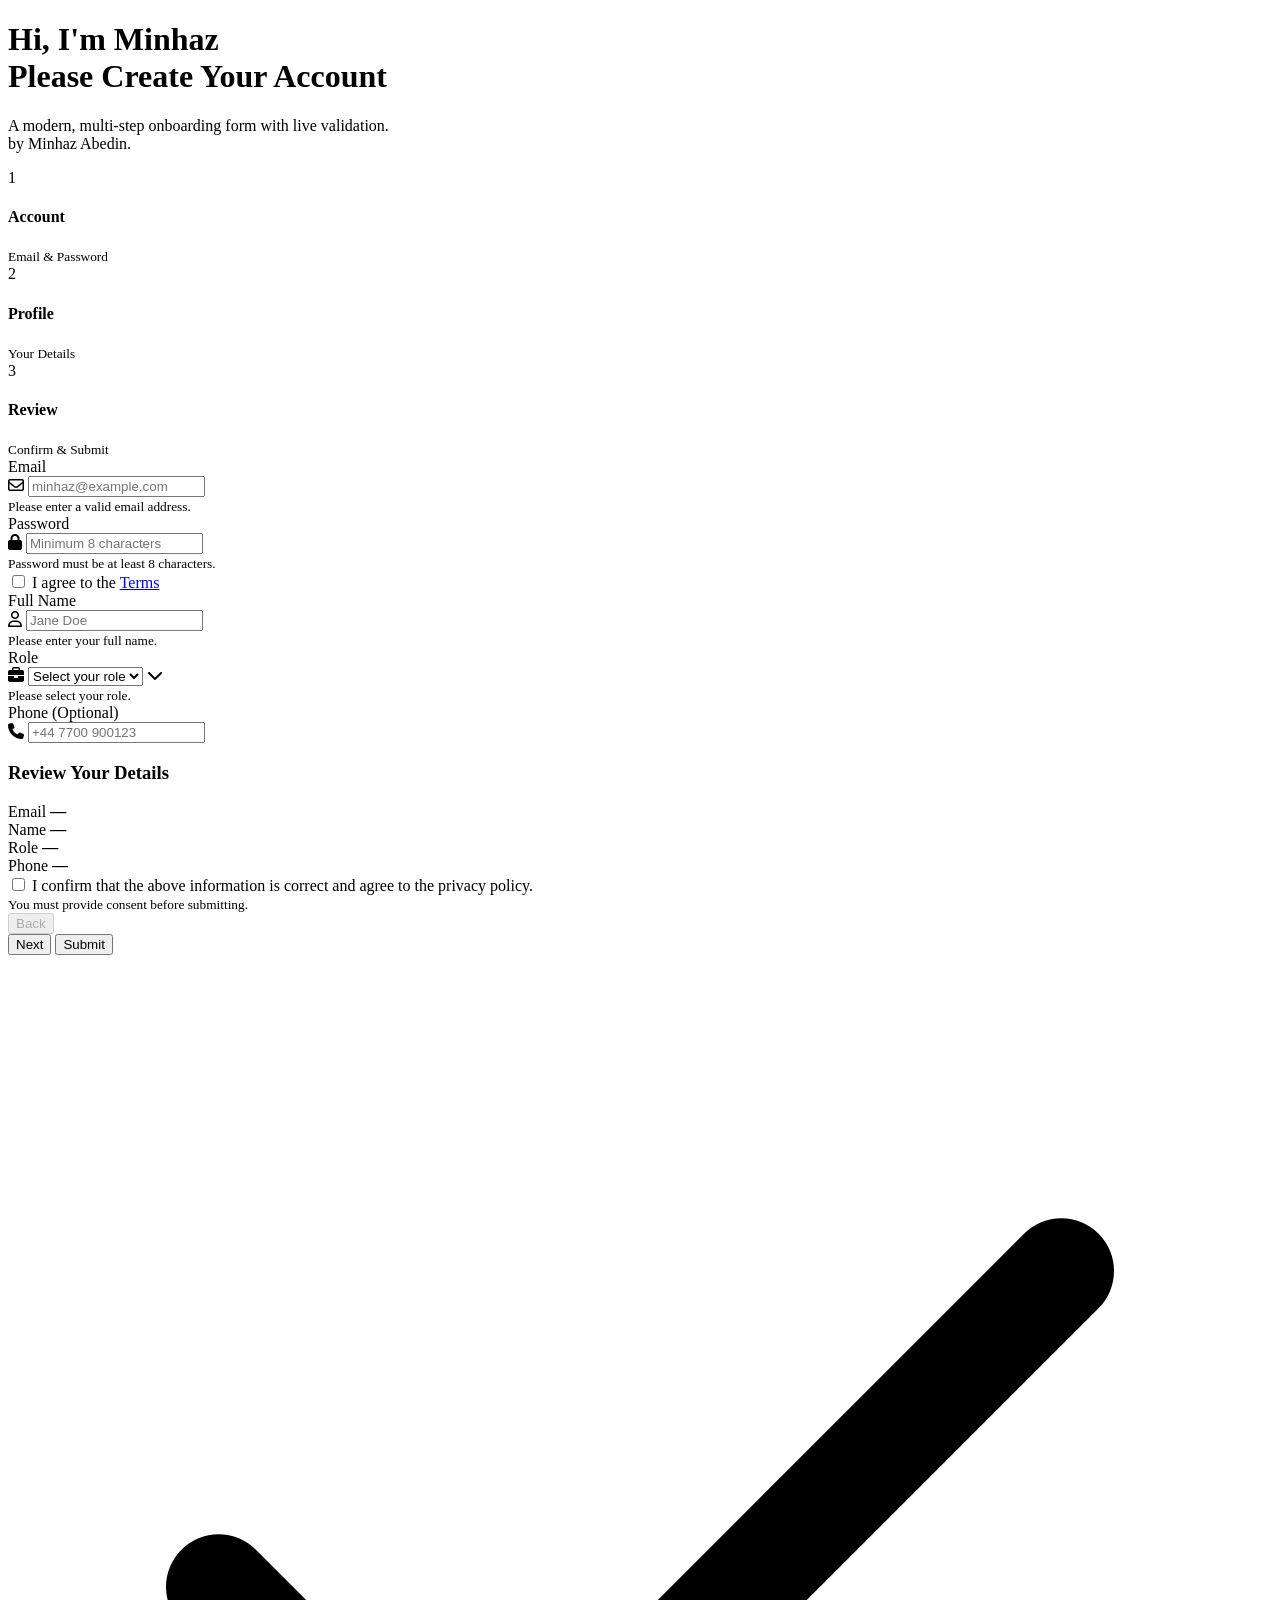
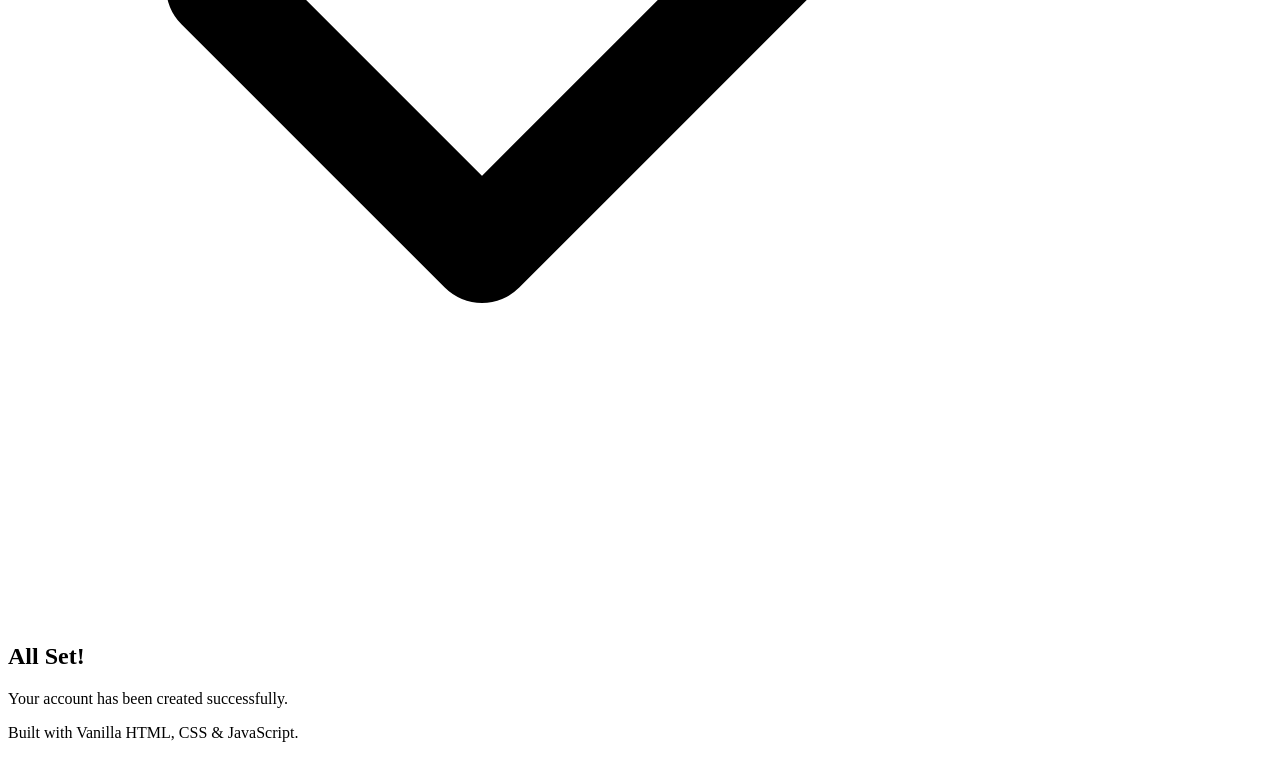
==== login.html @ d49e1596 "Add files via upload" ====
<!DOCTYPE html>
<html lang="en">
<head>
    <meta charset="UTF-8">
    <meta name="viewport" content="width=device-width, initial-scale=1.0">
    <title>Create Your Account</title>

    <link rel="stylesheet" href="login.css">

    <link rel="stylesheet"
    href="https://cdnjs.cloudflare.com/ajax/libs/font-awesome/6.7.2/css/all.min.css">
</head>

<body>

<div class="page">

    <div class="container">

        <div class="header">

            <h1>Hi, I'm Minhaz<br> Please Create Your Account</h1>

            <p>
                A modern, multi-step onboarding form with live validation.<br>
                by Minhaz Abedin.
            </p>

        </div>

        <div class="card">

            <div class="stepper">

                <div class="step-row">

                <div class="step-item active">

                    <div class="step-dot active"
                    data-step="0">

                        <span>1</span>

                    </div>

                    <div class="step-info">
                        <h4>Account</h4>
                        <small>Email & Password</small>

                    </div>

                </div>

                <div class="step-item">

                    <div class="step-dot"
                    data-step="1">

                        <span>2</span>

                    </div>

                    <div class="step-info">

                        <h4>Profile</h4>

                        <small>Your Details</small>

                    </div>

                </div>

                <div class="step-item">

                    <div class="step-dot"
                    data-step="2">

                        <span>3</span>

                    </div>

                    <div class="step-info">

                        <h4>Review</h4>

                        <small>Confirm & Submit</small>

                    </div>

                </div>

                <div class="progress-track">

                    <div id="progress"></div>

                </div>

            </div>

            <form id="msf" novalidate>

                <section class="step active" data-step="0">

                    <div class="field">

                        <label for="email">
                            Email
                        </label>

                        <div class="input">

                            <i class="fa-regular fa-envelope"></i>

                            <input
                                id="email"
                                name="email"
                                type="email"
                                autocomplete="off"
                                placeholder="minhaz@example.com">

                        </div>

                        <small
                            class="error"
                            data-error="email">

                            Please enter a valid email address.

                        </small>

                    </div>

                    <div class="field">

                        <label for="password">

                            Password

                        </label>

                        <div class="input">

                            <i class="fa-solid fa-lock"></i>

                            <input
                                id="password"
                                name="password"
                                type="password"
                                placeholder="Minimum 8 characters">

                        </div>

                        <small
                            class="error"
                            data-error="password">

                            Password must be at least 8 characters.

                        </small>

                    </div>

                    <div class="checkbox">

                        <input
                            type="checkbox"
                            id="tos1">

                        <label for="tos1">

                            I agree to the
                            <a href="#">Terms</a>

                        </label>

                    </div>

                </section>

                <section
                    class="step"
                    data-step="1">

                    <div class="field">

                        <label for="fullname">

                            Full Name

                        </label>

                        <div class="input">

                            <i class="fa-regular fa-user"></i>

                            <input
                                id="fullname"
                                name="fullname"
                                type="text"
                                placeholder="Jane Doe">

                        </div>

                        <small
                            class="error"
                            data-error="fullname">

                            Please enter your full name.

                        </small>

                    </div>

                    <div class="field">

                        <label for="role">

                            Role

                        </label>

                        <div class="input">

                            <i class="fa-solid fa-briefcase"></i>

                            <select
                                id="role"
                                name="role">

                                <option value="">
                                    Select your role
                                </option>

                                <option>
                                    Student
                                </option>

                                <option>
                                    Engineer
                                </option>

                                <option>
                                    Designer
                                </option>

                                <option>
                                    Manager
                                </option>

                            </select>

                            <i class="fa-solid fa-chevron-down select-icon"></i>

                        </div>

                        <small
                            class="error"
                            data-error="role">

                            Please select your role.

                        </small>

                    </div>

                    <div class="field">

                        <label for="phone">

                            Phone (Optional)

                        </label>

                        <div class="input">

                            <i class="fa-solid fa-phone"></i>

                            <input
                                id="phone"
                                name="phone"
                                type="tel"
                                placeholder="+44 7700 900123">

                        </div>

                    </div>

                </section>

                <section
                    class="step"
                    data-step="2">

                    <div class="review-card">

                        <h3>

                            Review Your Details

                        </h3>

                        <div class="review-row">

                            <span>Email</span>

                            <strong id="r-email">—</strong>

                        </div>

                        <div class="review-row">

                            <span>Name</span>

                            <strong id="r-fullname">—</strong>

                        </div>

                        <div class="review-row">

                            <span>Role</span>

                            <strong id="r-role">—</strong>

                        </div>

                        <div class="review-row">

                            <span>Phone</span>

                            <strong id="r-phone">—</strong>

                        </div>

                    </div>

                    <div class="checkbox">

                        <input
                            id="consent"
                            type="checkbox">

                        <label for="consent">

                            I confirm that the above information is correct
                            and agree to the privacy policy.

                        </label>

                    </div>

                    <small
                        class="error"
                        data-error="consent">

                        You must provide consent before submitting.

                    </small>

                </section>

                <div class="form-buttons">

                    <button
                        type="button"
                        id="backBtn"
                        disabled>

                        Back

                    </button>

                    <div class="button-group">

                        <button
                            type="button"
                            id="nextBtn">

                            Next

                        </button>

                        <button
                            type="submit"
                            id="submitBtn">

                            Submit

                        </button>

                    </div>

                </div>

            </form>

           
            <div id="success" class="success">

                <div class="success-icon">

                    <svg
                        viewBox="0 0 24 24"
                        fill="none"
                        stroke="currentColor"
                        stroke-width="2">

                        <path
                            d="M20 6L9 17L4 12"
                            stroke-linecap="round"
                            stroke-linejoin="round">
                        </path>

                    </svg>

                </div>

                <h2>

                    All Set!

                </h2>

                <p>

                    Your account has been created successfully.

                </p>

            </div>

        </div>

        <p class="footer">

            Built with Vanilla HTML, CSS & JavaScript.

        </p>

    </div>

</div>

<script src="script.js"></script>

</body>
</html>
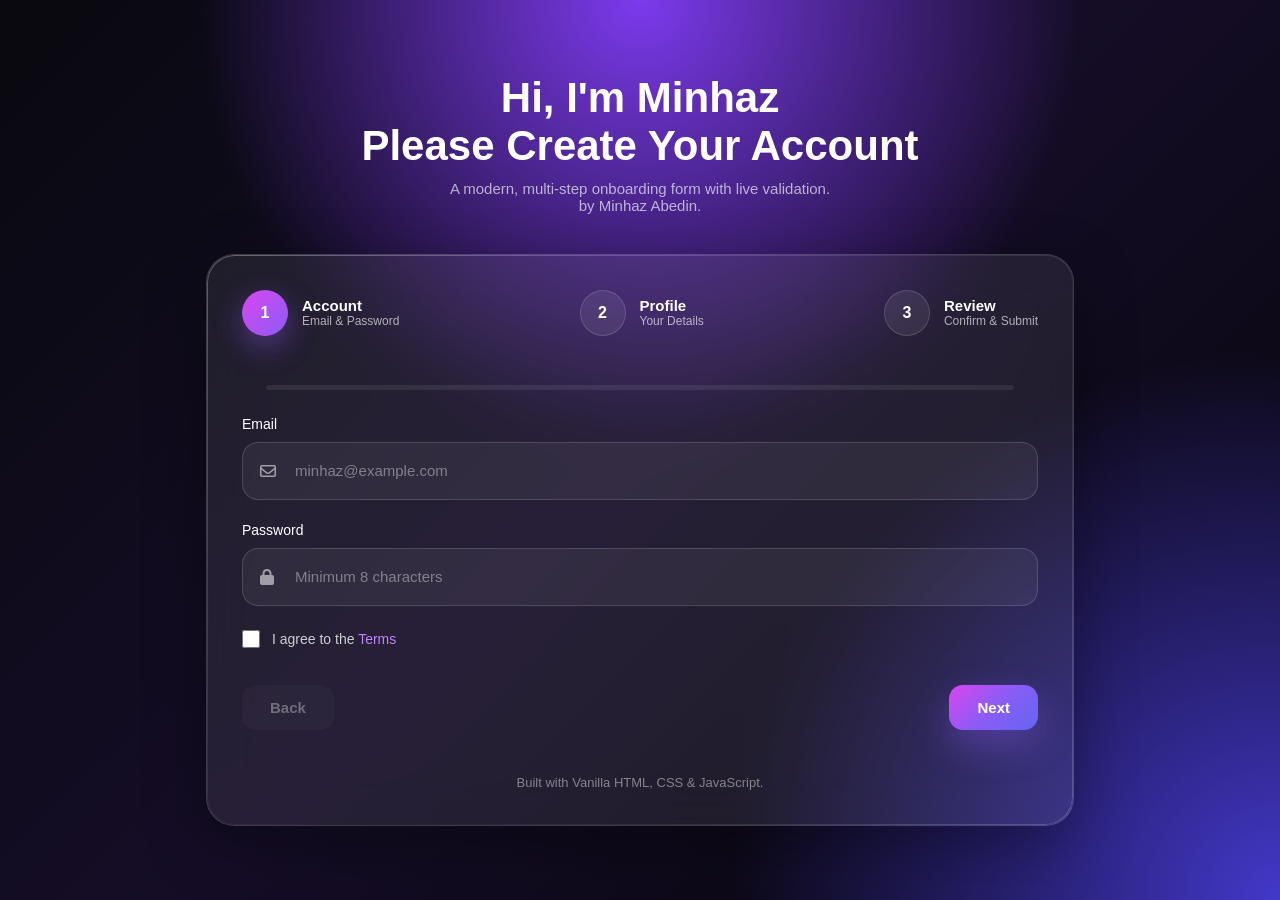
==== commit 1c065e68: "Add files via upload" ====
--- a/login.html
+++ b/login.html
@@ -5,7 +5,7 @@
     <meta name="viewport" content="width=device-width, initial-scale=1.0">
     <title>Create Your Account</title>
 
-    <link rel="stylesheet" href="login.css">
+    <link rel="stylesheet" href="loginpage1.css">
 
     <link rel="stylesheet"
     href="https://cdnjs.cloudflare.com/ajax/libs/font-awesome/6.7.2/css/all.min.css">
--- a/loginpage1.css
+++ b/loginpage1.css
@@ -0,0 +1,782 @@
+@import url("https://fonts.googleapis.com/css2?family=Poppins:wght@300;400;500;600;700&display=swap");
+
+* {
+  margin: 0;
+  padding: 0;
+  box-sizing: border-box;
+}
+
+:root {
+  --bg: #09090f;
+  --bg2: #150d27;
+
+  --glass: rgba(255, 255, 255, 0.08);
+
+  --border: rgba(255, 255, 255, 0.12);
+
+  --text: #ffffff;
+
+  --muted: rgba(255, 255, 255, 0.65);
+
+  --primary: #8b5cf6;
+
+  --secondary: #d946ef;
+
+  --success: #10b981;
+}
+
+body {
+  min-height: 100vh;
+
+  display: flex;
+
+  justify-content: center;
+
+  align-items: center;
+
+  padding: 40px 20px;
+
+  overflow-x: hidden;
+
+  font-family: "Poppins", sans-serif;
+
+  color: var(--text);
+
+  background:
+    radial-gradient(circle at top, #7c3aed 0%, transparent 40%),
+    radial-gradient(circle at bottom right, #4338ca 0%, transparent 35%),
+    linear-gradient(135deg, var(--bg), var(--bg2), #050509);
+}
+
+.page {
+  width: 70%;
+}
+
+.container {
+  width: 100%;
+
+  max-width: 900px;
+
+  margin: auto;
+}
+
+
+.header {
+  text-align: center;
+
+  margin-bottom: 40px;
+}
+
+.header h1 {
+  font-size: 42px;
+
+  font-weight: 700;
+
+  margin-bottom: 10px;
+}
+
+.header p {
+  color: var(--muted);
+
+  font-size: 15px;
+}
+
+.card {
+  position: relative;
+
+  overflow: hidden;
+
+  border-radius: 28px;
+
+  padding: 35px;
+
+  border: 1px solid var(--border);
+
+  background: var(--glass);
+
+  backdrop-filter: blur(24px);
+
+  box-shadow:
+    0 20px 60px rgba(0, 0, 0, 0.35),
+    inset 0 1px rgba(255, 255, 255, 0.08);
+}
+
+.card::before {
+  content: "";
+
+  position: absolute;
+
+  inset: 0;
+
+  border-radius: inherit;
+
+  padding: 1px;
+
+  background: linear-gradient(
+    135deg,
+    rgba(255, 255, 255, 0.28),
+    rgba(255, 255, 255, 0),
+    rgba(255, 255, 255, 0.18)
+  );
+
+  -webkit-mask:
+    linear-gradient(#fff 0 0) content-box,
+    linear-gradient(#fff 0 0);
+
+  -webkit-mask-composite: xor;
+
+  mask-composite: exclude;
+
+  pointer-events: none;
+}
+
+
+.stepper {
+  position: relative;
+  margin-bottom: 45px;
+}
+
+.step-row {
+  display: flex;
+  justify-content: space-between;
+  align-items: center;
+}
+
+.step-item {
+  display: flex;
+  align-items: center;
+  gap: 14px;
+  position: relative;
+  z-index: 2;
+}
+
+.step-dot {
+  width: 46px;
+
+  height: 46px;
+
+  border-radius: 50%;
+
+  display: flex;
+
+  justify-content: center;
+
+  align-items: center;
+
+  background: rgba(255, 255, 255, 0.08);
+
+  border: 1px solid rgba(255, 255, 255, 0.15);
+
+  transition: 0.35s;
+
+  font-weight: 600;
+}
+
+.step-dot.active {
+  background: linear-gradient(135deg, var(--secondary), var(--primary));
+
+  border-color: transparent;
+
+  box-shadow: 0 10px 30px rgba(139, 92, 246, 0.45);
+}
+
+.step-info h4 {
+  font-size: 15px;
+
+  font-weight: 600;
+}
+
+.step-info small {
+  display: block;
+
+  color: var(--muted);
+
+  font-size: 12px;
+}
+
+.progress-track {
+  position: absolute;
+
+  left: 24px;
+
+  right: 24px;
+
+  top: 95px;
+
+  height: 5px;
+
+  border-radius: 999px;
+
+  background: rgba(255, 255, 255, 0.08);
+
+  z-index: 1;
+}
+
+#progress {
+  width: 0;
+
+  height: 100%;
+
+  border-radius: inherit;
+
+  background: linear-gradient(90deg, #d946ef, #8b5cf6, #6366f1);
+
+  transition: 0.45s;
+}
+
+form {
+  position: relative;
+  width: 100%;
+  margin: 80px 0 40px 0;
+}
+
+.step {
+  display: none;
+  animation: fade 0.35s ease;
+}
+
+.step.active {
+  display: block;
+}
+
+@keyframes fade {
+  from {
+    opacity: 0;
+    transform: translateY(20px);
+  }
+
+  to {
+    opacity: 1;
+    transform: translateY(0);
+  }
+}
+
+.field {
+  margin-bottom: 22px;
+}
+
+.field label {
+  display: block;
+
+  margin-bottom: 10px;
+
+  font-size: 14px;
+
+  font-weight: 500;
+
+  color: #fff;
+}
+
+
+.input {
+  position: relative;
+}
+
+.input i:first-child {
+  position: absolute;
+
+  left: 18px;
+
+  top: 50%;
+
+  transform: translateY(-50%);
+
+  color: rgba(255, 255, 255, 0.55);
+
+  pointer-events: none;
+}
+
+.input input,
+.input select {
+  width: 100%;
+
+  height: 58px;
+
+  border-radius: 16px;
+
+  border: 1px solid rgba(255, 255, 255, 0.14);
+
+  background: rgba(255, 255, 255, 0.06);
+
+  color: #fff;
+
+  outline: none;
+
+  padding-left: 52px;
+
+  padding-right: 45px;
+
+  font-size: 15px;
+
+  transition: 0.35s;
+}
+
+.input input::placeholder {
+  color: rgba(255, 255, 255, 0.4);
+}
+
+.input input:focus,
+.input select:focus {
+  border-color: var(--primary);
+
+  background: rgba(255, 255, 255, 0.08);
+
+  box-shadow: 0 0 0 4px rgba(139, 92, 246, 0.15);
+}
+
+.input select {
+  appearance: none;
+
+  cursor: pointer;
+}
+
+.input select option {
+  background: #1b1b2a;
+
+  color: #fff;
+}
+
+.select-icon {
+  position: absolute;
+
+  right: 18px;
+
+  top: 50%;
+
+  transform: translateY(-50%);
+
+  font-size: 13px;
+
+  color: rgba(255, 255, 255, 0.55);
+
+  pointer-events: none;
+}
+
+.checkbox {
+  display: flex;
+
+  align-items: flex-start;
+
+  gap: 12px;
+
+  margin-top: 18px;
+}
+
+.checkbox input {
+  width: 18px;
+
+  height: 18px;
+
+  accent-color: var(--primary);
+
+  margin-top: 2px;
+}
+
+.checkbox label {
+  font-size: 14px;
+
+  color: rgba(255, 255, 255, 0.78);
+
+  line-height: 1.6;
+}
+
+.checkbox a {
+  color: #c084fc;
+
+  text-decoration: none;
+}
+
+.checkbox a:hover {
+  text-decoration: underline;
+}
+
+.error {
+  display: none;
+
+  margin-top: 8px;
+
+  color: #ff8d8d;
+
+  font-size: 12px;
+}
+
+.error.show {
+  display: block;
+}
+
+.review-card {
+  padding: 22px;
+
+  border-radius: 18px;
+
+  background: rgba(255, 255, 255, 0.05);
+
+  border: 1px solid rgba(255, 255, 255, 0.1);
+
+  margin-bottom: 25px;
+}
+
+.review-card h3 {
+  margin-bottom: 18px;
+
+  font-size: 18px;
+
+  font-weight: 600;
+}
+
+.review-row {
+  display: flex;
+
+  justify-content: space-between;
+
+  align-items: center;
+
+  padding: 14px 0;
+
+  border-bottom: 1px solid rgba(255, 255, 255, 0.08);
+}
+
+.review-row:last-child {
+  border-bottom: none;
+}
+
+.review-row span {
+  color: rgba(255, 255, 255, 0.6);
+}
+
+.review-row strong {
+  font-weight: 500;
+
+  color: #fff;
+}
+
+.form-buttons {
+  margin-top: 35px;
+
+  display: flex;
+
+  justify-content: space-between;
+
+  align-items: center;
+}
+
+.button-group {
+  display: flex;
+
+  gap: 12px;
+}
+
+.form-buttons button {
+  border: none;
+
+  cursor: pointer;
+
+  border-radius: 14px;
+
+  padding: 14px 28px;
+
+  font-size: 15px;
+
+  font-weight: 600;
+
+  transition: 0.35s;
+}
+
+#backBtn {
+  background: rgba(255, 255, 255, 0.08);
+
+  color: #fff;
+}
+
+#backBtn:hover {
+  background: rgba(255, 255, 255, 0.15);
+}
+
+#backBtn:disabled {
+  opacity: 0.35;
+
+  cursor: not-allowed;
+}
+
+#nextBtn,
+#submitBtn {
+  color: #fff;
+
+  background: linear-gradient(
+    135deg,
+    var(--secondary),
+    var(--primary),
+    #6366f1
+  );
+
+  box-shadow: 0 15px 35px rgba(139, 92, 246, 0.35);
+}
+
+#nextBtn:hover,
+#submitBtn:hover {
+  transform: translateY(-2px);
+}
+
+#submitBtn {
+  display: none;
+}
+/*
+Success Screen
+*/
+
+.success {
+  display: none;
+
+  text-align: center;
+
+  padding: 30px;
+  margin-top: 90px;
+
+  animation: fade 0.4s ease;
+}
+
+.success.show {
+  display: block;
+}
+
+.success-icon {
+  width: 80px;
+
+  height: 80px;
+
+  margin: 0 auto 25px;
+
+  border-radius: 50%;
+
+  display: flex;
+
+  justify-content: center;
+
+  align-items: center;
+
+  background: rgba(16, 185, 129, 0.18);
+
+  color: var(--success);
+
+  box-shadow: 0 0 40px rgba(16, 185, 129, 0.25);
+}
+
+.success-icon svg {
+  width: 38px;
+
+  height: 38px;
+}
+
+.success h2 {
+  font-size: 32px;
+
+  font-weight: 700;
+
+  margin-bottom: 12px;
+}
+
+.success p {
+  color: rgba(255, 255, 255, 0.72);
+
+  font-size: 15px;
+
+  line-height: 1.6;
+}
+
+
+.footer {
+  margin-top: 25px;
+
+  text-align: center;
+
+  font-size: 13px;
+
+  color: rgba(255, 255, 255, 0.45);
+}
+
+
+.hidden {
+  display: none !important;
+}
+
+.show {
+  display: block !important;
+}
+
+.fade-in {
+  animation: fade 0.4s ease;
+}
+
+.text-center {
+  text-align: center;
+}
+
+::-webkit-scrollbar {
+  width: 10px;
+}
+
+::-webkit-scrollbar-track {
+  background: #09090f;
+}
+
+::-webkit-scrollbar-thumb {
+  background: #5b5b7d;
+
+  border-radius: 999px;
+}
+
+::-webkit-scrollbar-thumb:hover {
+  background: #8b5cf6;
+}
+
+@media (max-width: 900px) {
+  .container {
+    max-width: 700px;
+  }
+}
+
+@media (max-width: 768px) {
+  body {
+    padding: 25px 15px;
+  }
+
+  .card {
+    padding: 25px;
+
+    border-radius: 22px;
+  }
+
+  .header h1 {
+    font-size: 32px;
+  }
+
+  .header p {
+    font-size: 14px;
+  }
+
+  .stepper {
+    margin-bottom: 35px;
+  }
+
+  .step-item {
+    margin-right: 18px;
+  }
+
+  .step-info {
+    display: none;
+  }
+
+  .step-dot {
+    width: 42px;
+
+    height: 42px;
+  }
+
+  .progress-track {
+    left: 20px;
+
+    right: 20px;
+  }
+
+  .form-buttons {
+    flex-direction: column;
+
+    gap: 15px;
+  }
+
+  .button-group {
+    width: 100%;
+  }
+
+  .button-group button {
+    flex: 1;
+  }
+
+  #backBtn {
+    width: 100%;
+  }
+}
+
+@media (max-width: 520px) {
+  .card {
+    padding: 18px;
+  }
+
+  .header {
+    margin-bottom: 28px;
+  }
+
+  .header h1 {
+    font-size: 27px;
+  }
+
+  .input input,
+  .input select {
+    height: 54px;
+
+    font-size: 14px;
+  }
+
+  .review-card {
+    padding: 18px;
+  }
+
+  .review-row {
+    flex-direction: column;
+
+    align-items: flex-start;
+
+    gap: 6px;
+  }
+
+  .step-item {
+    margin-right: 10px;
+  }
+
+  .step-dot {
+    width: 38px;
+
+    height: 38px;
+
+    font-size: 14px;
+  }
+
+  .success {
+    padding: 50px 15px;
+  }
+
+  .success h2 {
+    font-size: 26px;
+  }
+
+  .success-icon {
+    width: 70px;
+
+    height: 70px;
+  }
+}
+
+@media (max-width: 380px) {
+  .stepper {
+    display: flex;
+
+    justify-content: space-between;
+  }
+
+  .step-item {
+    margin-right: 0;
+  }
+
+  .progress-track {
+    display: none;
+  }
+
+  .button-group {
+    flex-direction: column;
+  }
+
+  #nextBtn,
+  #submitBtn {
+    width: 100%;
+  }
+}
